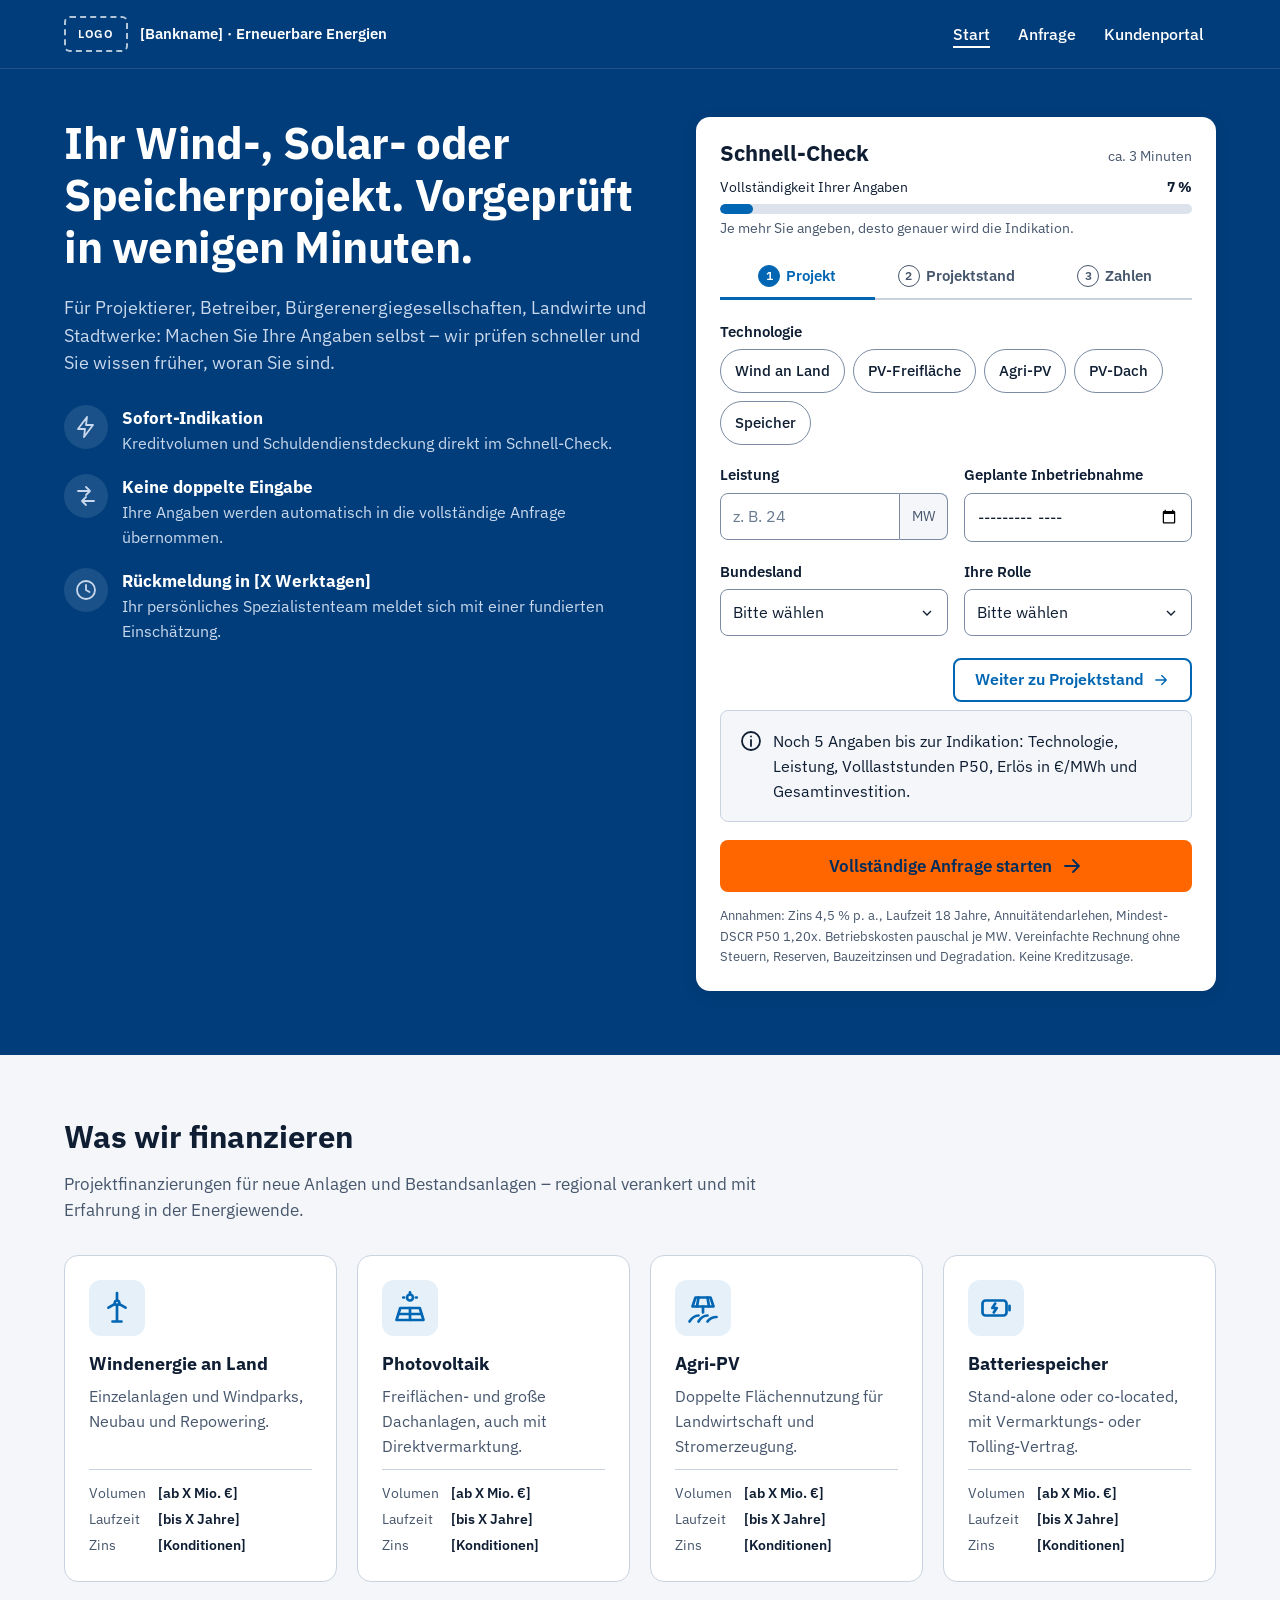
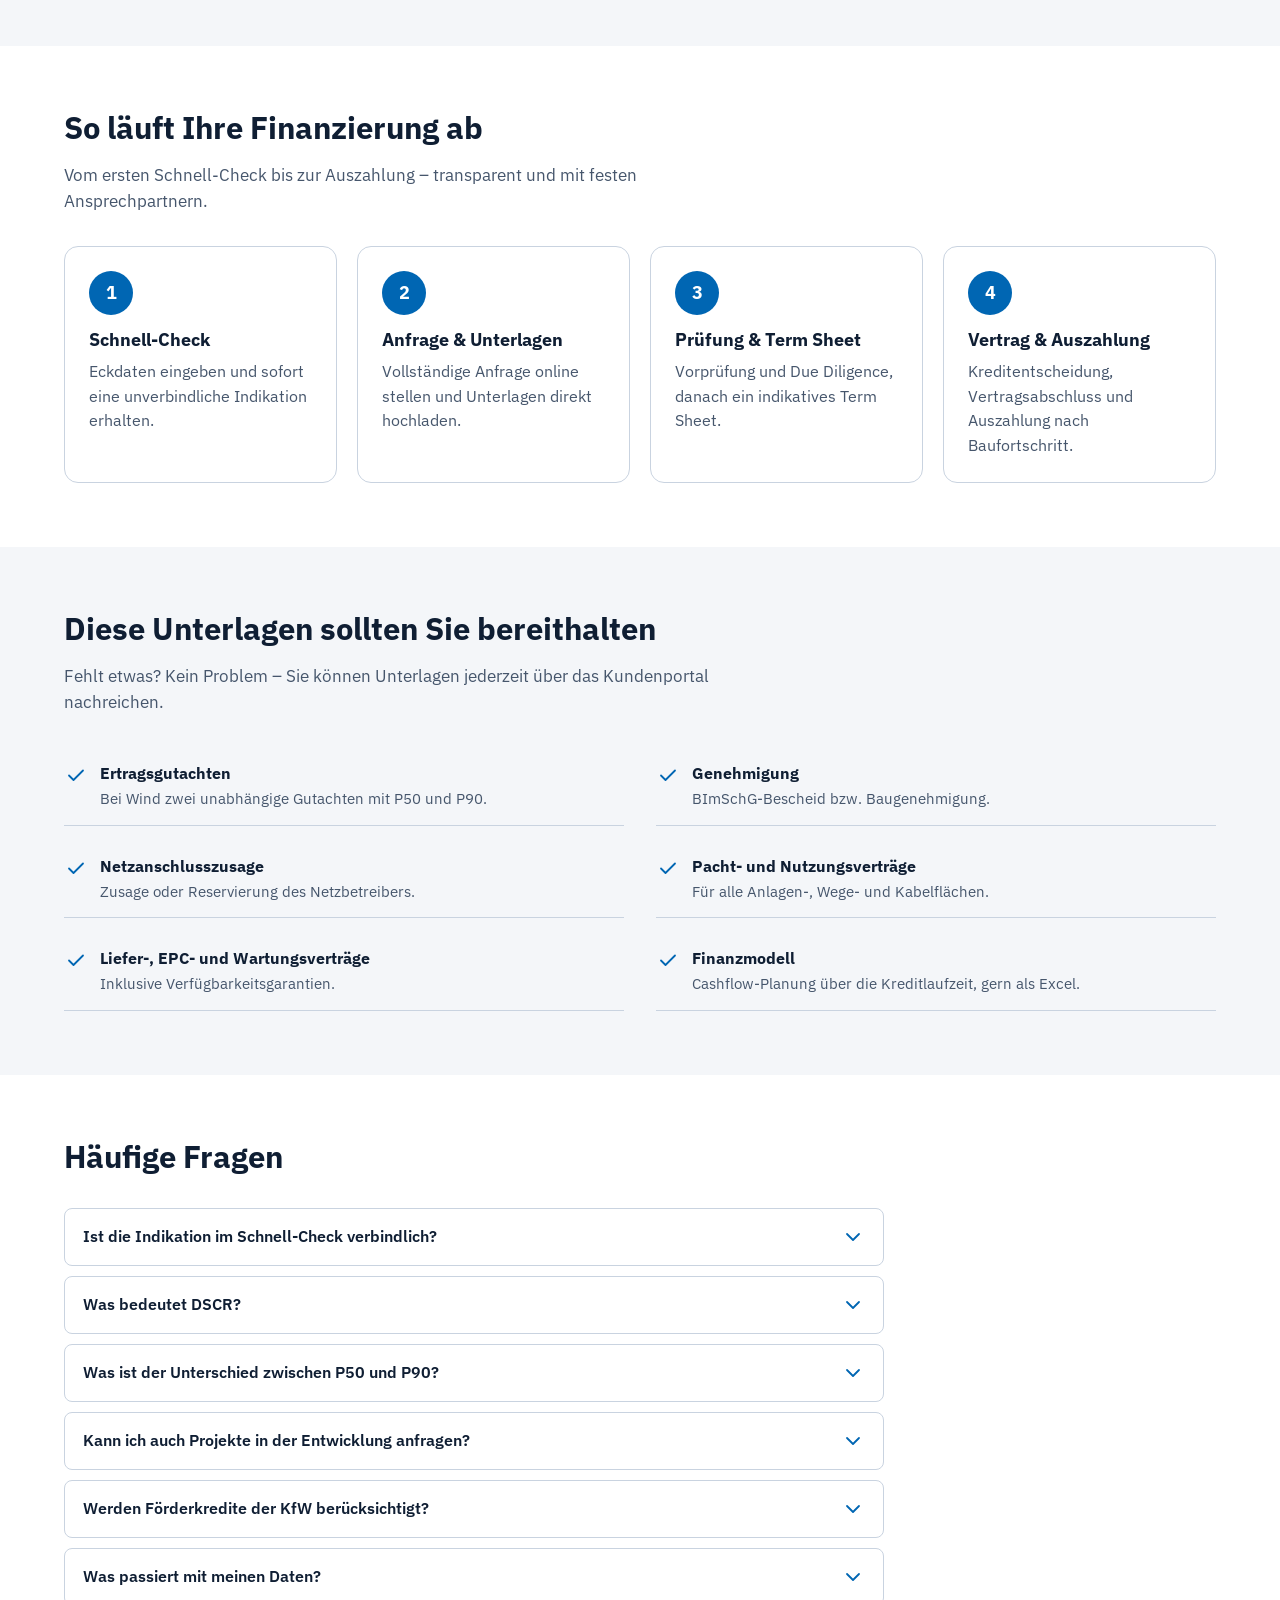
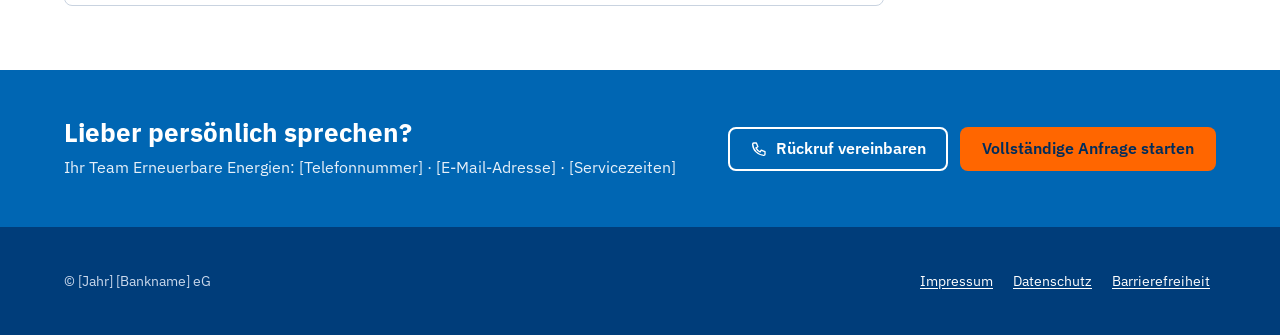
==== index.html @ 659c18a8 "Frontend Projektfinanzierung Erneuerbare Energien: Schnell-Check, Anfrage, Portal Co-Authored-By: Cl" ====
<!doctype html>
<html lang="de">
<head>
  <meta charset="utf-8">
  <meta name="viewport" content="width=device-width, initial-scale=1">
  <title>Projektfinanzierung Erneuerbare Energien – [Bankname]</title>
  <meta name="description" content="Wind-, Solar- und Speicherprojekte finanzieren: Schnell-Check mit Sofort-Indikation und vollständige Online-Anfrage.">
  <link rel="preconnect" href="https://fonts.googleapis.com">
  <link rel="preconnect" href="https://fonts.gstatic.com" crossorigin>
  <link rel="stylesheet" href="https://fonts.googleapis.com/css2?family=IBM+Plex+Sans:wght@400;500;600;700&display=swap">
  <link rel="stylesheet" href="assets/styles.css">
</head>
<body>
  <!-- Icon-Sprite (Inline-SVG) -->
  <svg xmlns="http://www.w3.org/2000/svg" style="display:none" aria-hidden="true">
    <symbol id="i-check" viewBox="0 0 24 24"><path d="M5 12.5l4.5 4.5L19 7.5"/></symbol>
    <symbol id="i-blitz" viewBox="0 0 24 24"><path d="M13 2L4 14h7l-1 8 9-12h-7l1-8z"/></symbol>
    <symbol id="i-uebernahme" viewBox="0 0 24 24"><path d="M4 7h12M12 3l4 4-4 4"/><path d="M20 17H8M12 13l-4 4 4 4"/></symbol>
    <symbol id="i-uhr" viewBox="0 0 24 24"><circle cx="12" cy="12" r="9"/><path d="M12 7v5l3.5 2"/></symbol>
    <symbol id="i-pfeil" viewBox="0 0 24 24"><path d="M5 12h14M13 6l6 6-6 6"/></symbol>
    <symbol id="i-chevron" viewBox="0 0 24 24"><path d="M6 9l6 6 6-6"/></symbol>
    <symbol id="i-info" viewBox="0 0 24 24"><circle cx="12" cy="12" r="9"/><path d="M12 11v6M12 7.5v.01"/></symbol>
    <symbol id="i-dokument" viewBox="0 0 24 24"><path d="M14 3H6.5A1.5 1.5 0 005 4.5v15A1.5 1.5 0 006.5 21h11a1.5 1.5 0 001.5-1.5V8z"/><path d="M14 3v5h5M8.5 13h7M8.5 17h5"/></symbol>
    <symbol id="i-wind" viewBox="0 0 24 24"><path d="M12 10v11M9 21h6"/><circle cx="12" cy="8.5" r="1.5"/><path d="M12 7V2M13.3 9.2l4.4 2.6M10.7 9.2l-4.4 2.6"/></symbol>
    <symbol id="i-sonne" viewBox="0 0 24 24"><path d="M3 20l2.5-8h13L21 20z"/><path d="M12 12v8M4.3 16h15.4"/><circle cx="12" cy="5" r="2"/><path d="M12 1.5v.5M16 5h.5M7.5 5H8"/></symbol>
    <symbol id="i-feld" viewBox="0 0 24 24"><path d="M5 11l2-6h10l2 6z"/><path d="M12 11v4M9 5l-1 6M15 5l1 6"/><path d="M3 21c2-3 4-4 6-4M9 21c1.5-2.5 3.5-4 6-4M15 21c1.5-2 3-3 6-3"/></symbol>
    <symbol id="i-batterie" viewBox="0 0 24 24"><rect x="3" y="7" width="16" height="10" rx="2"/><path d="M21 10.5v3M11.5 9l-2 3h3l-2 3"/></symbol>
    <symbol id="i-telefon" viewBox="0 0 24 24"><path d="M5 4h3.5l2 5-2.5 1.5a11 11 0 005.5 5.5L15 13.5l5 2V19a1.5 1.5 0 01-1.5 1.5A16 16 0 013.5 5.5 1.5 1.5 0 015 4z"/></symbol>
    <symbol id="i-mail" viewBox="0 0 24 24"><rect x="3" y="5" width="18" height="14" rx="2"/><path d="M3.5 7l8.5 6 8.5-6"/></symbol>
  </svg>

  <a class="skip-link" href="#inhalt">Zum Inhalt springen</a>

  <header class="kopf">
    <div class="container kopf__inner">
      <a class="logo" href="index.html">
        <span class="logo__platzhalter" aria-hidden="true">LOGO</span>
        <span class="logo__name">[Bankname] · Erneuerbare Energien</span>
      </a>
      <nav class="kopf__nav" aria-label="Hauptnavigation">
        <a href="index.html" aria-current="page">Start</a>
        <a href="anfrage.html" data-uebernahme>Anfrage</a>
        <a href="portal.html">Kundenportal</a>
      </nav>
    </div>
  </header>

  <main id="inhalt">
    <!-- ===================== Hero ===================== -->
    <section class="hero" aria-labelledby="hero-titel">
      <div class="container hero__grid">
        <div>
          <h1 id="hero-titel">Ihr Wind-, Solar- oder Speicherprojekt. Vorgeprüft in wenigen Minuten.</h1>
          <p class="hero__lead">Für Projektierer, Betreiber, Bürgerenergiegesellschaften, Landwirte und Stadtwerke: Machen Sie Ihre Angaben selbst – wir prüfen schneller und Sie wissen früher, woran Sie sind.</p>
          <ul class="nutzen">
            <li>
              <span class="nutzen__icon"><svg class="icon" aria-hidden="true"><use href="#i-blitz"/></svg></span>
              <div><strong>Sofort-Indikation</strong><span>Kreditvolumen und Schuldendienstdeckung direkt im Schnell-Check.</span></div>
            </li>
            <li>
              <span class="nutzen__icon"><svg class="icon" aria-hidden="true"><use href="#i-uebernahme"/></svg></span>
              <div><strong>Keine doppelte Eingabe</strong><span>Ihre Angaben werden automatisch in die vollständige Anfrage übernommen.</span></div>
            </li>
            <li>
              <span class="nutzen__icon"><svg class="icon" aria-hidden="true"><use href="#i-uhr"/></svg></span>
              <div><strong>Rückmeldung in [X Werktagen]</strong><span>Ihr persönliches Spezialistenteam meldet sich mit einer fundierten Einschätzung.</span></div>
            </li>
          </ul>
        </div>

        <!-- ===================== Schnell-Check ===================== -->
        <div class="karte check" id="schnell-check">
          <div class="check__kopf">
            <h2 id="check-titel">Schnell-Check</h2>
            <p>ca. 3 Minuten</p>
          </div>

          <div class="fortschritt">
            <div class="fortschritt__kopf">
              <span id="sc-vollst-label">Vollständigkeit Ihrer Angaben</span>
              <strong id="sc-vollst-wert">0 %</strong>
            </div>
            <div class="fortschritt__balken" role="progressbar" aria-labelledby="sc-vollst-label" aria-valuemin="0" aria-valuemax="100" aria-valuenow="0" aria-valuetext="0 Prozent" id="sc-vollst-balken">
              <div class="fortschritt__wert" id="sc-vollst-fuellung"></div>
            </div>
            <span class="hinweis" id="sc-vollst-text">Je mehr Sie angeben, desto genauer wird die Indikation.</span>
          </div>

          <form id="schnellcheck" novalidate aria-labelledby="check-titel">
            <div class="tabs" role="tablist" aria-label="Schnell-Check Abschnitte">
              <button type="button" class="tab" role="tab" id="tab-projekt" aria-controls="panel-projekt" aria-selected="true"><span class="tab__nr" aria-hidden="true">1</span>Projekt</button>
              <button type="button" class="tab" role="tab" id="tab-stand" aria-controls="panel-stand" aria-selected="false" tabindex="-1"><span class="tab__nr" aria-hidden="true">2</span>Projektstand</button>
              <button type="button" class="tab" role="tab" id="tab-zahlen" aria-controls="panel-zahlen" aria-selected="false" tabindex="-1"><span class="tab__nr" aria-hidden="true">3</span>Zahlen</button>
            </div>

            <!-- Reiter 1: Projekt -->
            <div class="tab-panel" role="tabpanel" id="panel-projekt" aria-labelledby="tab-projekt" tabindex="0">
              <fieldset class="feld">
                <legend>Technologie</legend>
                <div class="chips">
                  <label class="chip"><input type="radio" name="technologie" value="wind"><span>Wind an Land</span></label>
                  <label class="chip"><input type="radio" name="technologie" value="pv_frei"><span>PV-Freifläche</span></label>
                  <label class="chip"><input type="radio" name="technologie" value="agri_pv"><span>Agri-PV</span></label>
                  <label class="chip"><input type="radio" name="technologie" value="pv_dach"><span>PV-Dach</span></label>
                  <label class="chip"><input type="radio" name="technologie" value="speicher"><span>Speicher</span></label>
                </div>
              </fieldset>
              <div class="feld-reihe">
                <div class="feld">
                  <label for="sc-leistung">Leistung</label>
                  <div class="eingabe-gruppe">
                    <input class="eingabe" type="text" inputmode="decimal" id="sc-leistung" name="leistung_mw" autocomplete="off" placeholder="z. B. 24" aria-describedby="sc-leistung-einheit">
                    <span class="eingabe-gruppe__einheit" id="sc-leistung-einheit">MW</span>
                  </div>
                </div>
                <div class="feld">
                  <label for="sc-inbetriebnahme">Geplante Inbetriebnahme</label>
                  <input class="eingabe" type="month" id="sc-inbetriebnahme" name="inbetriebnahme" min="2024-01" max="2035-12">
                </div>
              </div>
              <div class="feld-reihe">
                <div class="feld">
                  <label for="sc-bundesland">Bundesland</label>
                  <select class="eingabe" id="sc-bundesland" name="bundesland" data-bundeslaender>
                    <option value="">Bitte wählen</option>
                  </select>
                </div>
                <div class="feld">
                  <label for="sc-rolle">Ihre Rolle</label>
                  <select class="eingabe" id="sc-rolle" name="rolle">
                    <option value="">Bitte wählen</option>
                    <option value="projektierer">Projektierer</option>
                    <option value="betreiber">Betreiber</option>
                    <option value="buergerenergie">Bürgerenergiegesellschaft</option>
                    <option value="landwirt">Landwirt / Flächeneigentümer</option>
                    <option value="stadtwerk">Stadtwerk</option>
                    <option value="sonstige">Sonstige</option>
                  </select>
                </div>
              </div>
              <div class="tab-panel__aktionen">
                <button type="button" class="btn btn-sekundaer" data-weiter="tab-stand">Weiter zu Projektstand <svg class="icon icon--klein" aria-hidden="true"><use href="#i-pfeil"/></svg></button>
              </div>
            </div>

            <!-- Reiter 2: Projektstand -->
            <div class="tab-panel" role="tabpanel" id="panel-stand" aria-labelledby="tab-stand" tabindex="0" hidden>
              <fieldset class="feld">
                <legend data-genehmigung-label>Baurecht / Genehmigung</legend>
                <div class="chips">
                  <label class="chip"><input type="radio" name="genehmigung" value="vorbereitung"><span>In Vorbereitung</span></label>
                  <label class="chip"><input type="radio" name="genehmigung" value="beantragt"><span>Beantragt</span></label>
                  <label class="chip"><input type="radio" name="genehmigung" value="erteilt"><span>Erteilt</span></label>
                  <label class="chip"><input type="radio" name="genehmigung" value="bestandskraeftig"><span>Bestandskräftig</span></label>
                </div>
              </fieldset>
              <fieldset class="feld">
                <legend>Netzanschluss</legend>
                <div class="chips">
                  <label class="chip"><input type="radio" name="netzanschluss" value="offen"><span>Offen</span></label>
                  <label class="chip"><input type="radio" name="netzanschluss" value="angefragt"><span>Angefragt</span></label>
                  <label class="chip"><input type="radio" name="netzanschluss" value="zusage"><span>Zusage liegt vor</span></label>
                </div>
              </fieldset>
              <fieldset class="feld">
                <legend>Flächen gesichert</legend>
                <div class="chips">
                  <label class="chip"><input type="radio" name="flaechen" value="nein"><span>Nein</span></label>
                  <label class="chip"><input type="radio" name="flaechen" value="teilweise"><span>Teilweise</span></label>
                  <label class="chip"><input type="radio" name="flaechen" value="vollstaendig"><span>Vollständig</span></label>
                </div>
              </fieldset>
              <fieldset class="feld" id="sc-erloesmodell-feld">
                <legend>Erlösmodell</legend>
                <div class="chips">
                  <label class="chip"><input type="radio" name="erloesmodell" value="eeg"><span>EEG-Zuschlag</span></label>
                  <label class="chip"><input type="radio" name="erloesmodell" value="ppa"><span>PPA</span></label>
                  <label class="chip"><input type="radio" name="erloesmodell" value="eeg_ppa"><span>EEG + PPA</span></label>
                  <label class="chip"><input type="radio" name="erloesmodell" value="merchant"><span>Merchant</span></label>
                </div>
              </fieldset>
              <div class="tab-panel__aktionen">
                <button type="button" class="btn btn-sekundaer" data-weiter="tab-zahlen">Weiter zu Zahlen <svg class="icon icon--klein" aria-hidden="true"><use href="#i-pfeil"/></svg></button>
              </div>
            </div>

            <!-- Reiter 3: Zahlen -->
            <div class="tab-panel" role="tabpanel" id="panel-zahlen" aria-labelledby="tab-zahlen" tabindex="0" hidden>
              <div class="feld-reihe">
                <div class="feld" id="sc-p50-feld">
                  <label for="sc-p50">Volllaststunden P50</label>
                  <div class="eingabe-gruppe">
                    <input class="eingabe" type="text" inputmode="decimal" id="sc-p50" name="p50_h" autocomplete="off" placeholder="z. B. 2.400">
                    <span class="eingabe-gruppe__einheit">h/a</span>
                  </div>
                </div>
                <div class="feld" id="sc-preis-feld">
                  <label for="sc-preis">Erlös</label>
                  <div class="eingabe-gruppe">
                    <input class="eingabe" type="text" inputmode="decimal" id="sc-preis" name="preis_eur_mwh" autocomplete="off" placeholder="z. B. 73">
                    <span class="eingabe-gruppe__einheit">€/MWh</span>
                  </div>
                </div>
                <div class="feld" id="sc-speicher-feld" hidden>
                  <label for="sc-speicher">Erlöserwartung</label>
                  <div class="eingabe-gruppe">
                    <input class="eingabe" type="text" inputmode="decimal" id="sc-speicher" name="speicher_erloes" autocomplete="off" placeholder="z. B. 110">
                    <span class="eingabe-gruppe__einheit">T€/MW/a</span>
                  </div>
                </div>
              </div>
              <div class="feld-reihe">
                <div class="feld">
                  <label for="sc-capex">Gesamtinvestition</label>
                  <div class="eingabe-gruppe">
                    <input class="eingabe" type="text" inputmode="decimal" id="sc-capex" name="capex_teur" autocomplete="off" placeholder="z. B. 34.800">
                    <span class="eingabe-gruppe__einheit">T€</span>
                  </div>
                </div>
                <div class="feld">
                  <label for="sc-opex">Betriebskosten <span class="hinweis" style="display:inline">(optional)</span></label>
                  <div class="eingabe-gruppe">
                    <input class="eingabe" type="text" inputmode="decimal" id="sc-opex" name="opex_teur" autocomplete="off" placeholder="Pauschale" aria-describedby="sc-opex-hinweis">
                    <span class="eingabe-gruppe__einheit">T€/a</span>
                  </div>
                  <span class="hinweis" id="sc-opex-hinweis">Leer lassen: Wir setzen eine Pauschale je MW an.</span>
                </div>
              </div>
              <div class="feld">
                <label for="sc-fk">Fremdkapitalquote</label>
                <div class="eingabe-gruppe" style="max-width:200px">
                  <input class="eingabe" type="text" inputmode="decimal" id="sc-fk" name="fk_quote" autocomplete="off" value="80">
                  <span class="eingabe-gruppe__einheit">%</span>
                </div>
              </div>
            </div>
          </form>

          <section class="ergebnis" aria-labelledby="sc-ergebnis-titel">
            <h3 class="sr-only" id="sc-ergebnis-titel">Ihre Indikation</h3>
            <div id="sc-ergebnis" aria-live="polite" aria-atomic="true"></div>
          </section>

          <div class="check__aktionen">
            <a class="btn btn-cta btn-gross btn-block" href="anfrage.html" id="sc-cta" data-uebernahme>
              Vollständige Anfrage starten
              <svg class="icon" aria-hidden="true"><use href="#i-pfeil"/></svg>
            </a>
          </div>
          <p class="kleingedruckt" id="sc-annahmen"></p>
        </div>
      </div>
    </section>

    <!-- ===================== Was wir finanzieren ===================== -->
    <section class="abschnitt" aria-labelledby="finanzieren-titel">
      <div class="container">
        <div class="abschnitt__kopf">
          <h2 id="finanzieren-titel">Was wir finanzieren</h2>
          <p>Projektfinanzierungen für neue Anlagen und Bestandsanlagen – regional verankert und mit Erfahrung in der Energiewende.</p>
        </div>
        <div class="kacheln">
          <article class="karte kachel">
            <span class="kachel__icon"><svg class="icon icon--gross" aria-hidden="true"><use href="#i-wind"/></svg></span>
            <h3>Windenergie an Land</h3>
            <p>Einzelanlagen und Windparks, Neubau und Repowering.</p>
            <div class="kachel__konditionen">
              <dl><dt>Volumen</dt><dd>[ab X Mio. €]</dd><dt>Laufzeit</dt><dd>[bis X Jahre]</dd><dt>Zins</dt><dd>[Konditionen]</dd></dl>
            </div>
          </article>
          <article class="karte kachel">
            <span class="kachel__icon"><svg class="icon icon--gross" aria-hidden="true"><use href="#i-sonne"/></svg></span>
            <h3>Photovoltaik</h3>
            <p>Freiflächen- und große Dachanlagen, auch mit Direktvermarktung.</p>
            <div class="kachel__konditionen">
              <dl><dt>Volumen</dt><dd>[ab X Mio. €]</dd><dt>Laufzeit</dt><dd>[bis X Jahre]</dd><dt>Zins</dt><dd>[Konditionen]</dd></dl>
            </div>
          </article>
          <article class="karte kachel">
            <span class="kachel__icon"><svg class="icon icon--gross" aria-hidden="true"><use href="#i-feld"/></svg></span>
            <h3>Agri-PV</h3>
            <p>Doppelte Flächennutzung für Landwirtschaft und Stromerzeugung.</p>
            <div class="kachel__konditionen">
              <dl><dt>Volumen</dt><dd>[ab X Mio. €]</dd><dt>Laufzeit</dt><dd>[bis X Jahre]</dd><dt>Zins</dt><dd>[Konditionen]</dd></dl>
            </div>
          </article>
          <article class="karte kachel">
            <span class="kachel__icon"><svg class="icon icon--gross" aria-hidden="true"><use href="#i-batterie"/></svg></span>
            <h3>Batteriespeicher</h3>
            <p>Stand-alone oder co-located, mit Vermarktungs- oder Tolling-Vertrag.</p>
            <div class="kachel__konditionen">
              <dl><dt>Volumen</dt><dd>[ab X Mio. €]</dd><dt>Laufzeit</dt><dd>[bis X Jahre]</dd><dt>Zins</dt><dd>[Konditionen]</dd></dl>
            </div>
          </article>
        </div>
      </div>
    </section>

    <!-- ===================== Ablauf ===================== -->
    <section class="abschnitt abschnitt--weiss" aria-labelledby="ablauf-titel">
      <div class="container">
        <div class="abschnitt__kopf">
          <h2 id="ablauf-titel">So läuft Ihre Finanzierung ab</h2>
          <p>Vom ersten Schnell-Check bis zur Auszahlung – transparent und mit festen Ansprechpartnern.</p>
        </div>
        <ol class="ablauf">
          <li><span class="ablauf__nr" aria-hidden="true">1</span><h3>Schnell-Check</h3><p>Eckdaten eingeben und sofort eine unverbindliche Indikation erhalten.</p></li>
          <li><span class="ablauf__nr" aria-hidden="true">2</span><h3>Anfrage &amp; Unterlagen</h3><p>Vollständige Anfrage online stellen und Unterlagen direkt hochladen.</p></li>
          <li><span class="ablauf__nr" aria-hidden="true">3</span><h3>Prüfung &amp; Term Sheet</h3><p>Vorprüfung und Due Diligence, danach ein indikatives Term Sheet.</p></li>
          <li><span class="ablauf__nr" aria-hidden="true">4</span><h3>Vertrag &amp; Auszahlung</h3><p>Kreditentscheidung, Vertragsabschluss und Auszahlung nach Baufortschritt.</p></li>
        </ol>
      </div>
    </section>

    <!-- ===================== Unterlagen ===================== -->
    <section class="abschnitt" aria-labelledby="unterlagen-titel">
      <div class="container">
        <div class="abschnitt__kopf">
          <h2 id="unterlagen-titel">Diese Unterlagen sollten Sie bereithalten</h2>
          <p>Fehlt etwas? Kein Problem – Sie können Unterlagen jederzeit über das Kundenportal nachreichen.</p>
        </div>
        <ul class="checkliste">
          <li><svg class="icon" aria-hidden="true"><use href="#i-check"/></svg><div><strong>Ertragsgutachten</strong><span>Bei Wind zwei unabhängige Gutachten mit P50 und P90.</span></div></li>
          <li><svg class="icon" aria-hidden="true"><use href="#i-check"/></svg><div><strong>Genehmigung</strong><span>BImSchG-Bescheid bzw. Baugenehmigung.</span></div></li>
          <li><svg class="icon" aria-hidden="true"><use href="#i-check"/></svg><div><strong>Netzanschlusszusage</strong><span>Zusage oder Reservierung des Netzbetreibers.</span></div></li>
          <li><svg class="icon" aria-hidden="true"><use href="#i-check"/></svg><div><strong>Pacht- und Nutzungsverträge</strong><span>Für alle Anlagen-, Wege- und Kabelflächen.</span></div></li>
          <li><svg class="icon" aria-hidden="true"><use href="#i-check"/></svg><div><strong>Liefer-, EPC- und Wartungsverträge</strong><span>Inklusive Verfügbarkeitsgarantien.</span></div></li>
          <li><svg class="icon" aria-hidden="true"><use href="#i-check"/></svg><div><strong>Finanzmodell</strong><span>Cashflow-Planung über die Kreditlaufzeit, gern als Excel.</span></div></li>
        </ul>
      </div>
    </section>

    <!-- ===================== FAQ ===================== -->
    <section class="abschnitt abschnitt--weiss" aria-labelledby="faq-titel">
      <div class="container">
        <div class="abschnitt__kopf">
          <h2 id="faq-titel">Häufige Fragen</h2>
        </div>
        <div class="faq">
          <details>
            <summary>Ist die Indikation im Schnell-Check verbindlich?<svg class="icon" aria-hidden="true"><use href="#i-chevron"/></svg></summary>
            <div><p>Nein. Die Indikation ist eine vereinfachte Rechnung ohne Steuern, Reserven, Bauzeitzinsen und Degradation. Sie ist keine Kreditzusage. Die verbindliche Prüfung erfolgt nach Eingang Ihrer vollständigen Anfrage.</p></div>
          </details>
          <details>
            <summary>Was bedeutet DSCR?<svg class="icon" aria-hidden="true"><use href="#i-chevron"/></svg></summary>
            <div><p>Der Schuldendienstdeckungsgrad (Debt Service Coverage Ratio) setzt den freien Cashflow eines Jahres ins Verhältnis zu Zins und Tilgung. Ein DSCR von 1,20x bedeutet: Der Cashflow ist 20 % höher als der Kapitaldienst.</p></div>
          </details>
          <details>
            <summary>Was ist der Unterschied zwischen P50 und P90?<svg class="icon" aria-hidden="true"><use href="#i-chevron"/></svg></summary>
            <div><p>P50 ist der Ertrag, der mit 50 % Wahrscheinlichkeit erreicht oder übertroffen wird. P90 wird mit 90 % Wahrscheinlichkeit erreicht – ein vorsichtiges Szenario, das wir für die Kreditbemessung zusätzlich betrachten.</p></div>
          </details>
          <details>
            <summary>Kann ich auch Projekte in der Entwicklung anfragen?<svg class="icon" aria-hidden="true"><use href="#i-chevron"/></svg></summary>
            <div><p>Ja. Wir begleiten Projekte gern frühzeitig. Eine Kreditentscheidung setzt jedoch in der Regel eine erteilte Genehmigung, die Netzanschlusszusage und gesicherte Flächen voraus.</p></div>
          </details>
          <details>
            <summary>Werden Förderkredite der KfW berücksichtigt?<svg class="icon" aria-hidden="true"><use href="#i-chevron"/></svg></summary>
            <div><p>Ja. Als Hausbank beantragen wir passende Förderkredite für Sie. Geben Sie in der Anfrage einfach an, dass Sie einen Förderkredit wünschen.</p></div>
          </details>
          <details>
            <summary>Was passiert mit meinen Daten?<svg class="icon" aria-hidden="true"><use href="#i-chevron"/></svg></summary>
            <div><p>[Platzhalter Datenschutzhinweis: Zweck der Verarbeitung, Rechtsgrundlage, Speicherdauer, Ihre Rechte. Text durch die Datenschutzabteilung der Bank ergänzen.]</p></div>
          </details>
        </div>
      </div>
    </section>

    <!-- ===================== Kontaktband ===================== -->
    <section class="kontaktband" aria-labelledby="kontakt-titel">
      <div class="container kontaktband__inner">
        <div>
          <h2 id="kontakt-titel">Lieber persönlich sprechen?</h2>
          <p>Ihr Team Erneuerbare Energien: [Telefonnummer] · [E-Mail-Adresse] · [Servicezeiten]</p>
        </div>
        <div class="kontaktband__aktionen">
          <a class="btn btn-sekundaer" href="tel:+490000000000"><svg class="icon icon--klein" aria-hidden="true"><use href="#i-telefon"/></svg>Rückruf vereinbaren</a>
          <a class="btn btn-cta" href="anfrage.html" data-uebernahme>Vollständige Anfrage starten</a>
        </div>
      </div>
    </section>
  </main>

  <footer class="fuss">
    <div class="container fuss__inner">
      <p>© [Jahr] [Bankname] eG</p>
      <nav aria-label="Rechtliches">
        <a href="#">Impressum</a>
        <a href="#">Datenschutz</a>
        <a href="#">Barrierefreiheit</a>
      </nav>
    </div>
  </footer>

  <script src="assets/calc.js"></script>
  <script src="assets/schnellcheck.js"></script>
</body>
</html>
---- assets/styles.css ----
/* ==========================================================================
   Projektfinanzierung Erneuerbare Energien – Stylesheet
   Farben angelehnt an Volksbanken Raiffeisenbanken.
   WICHTIG: Farbwerte vor Livegang mit dem Corporate Design der Bank abgleichen.
   ========================================================================== */


:root {
  /* Markenfarben */
  --blau: #0066B3;
  --blau-dunkel: #003D7A;
  --orange: #FF6600;
  --auf-orange: #002D5C;          /* Schrift auf Orange (Kontrast 5,3:1) */

  /* Neutral */
  --text: #0F1E33;
  --text-gedaempft: #46566C;      /* 7,1:1 auf Weiß */
  --hintergrund: #F4F6F9;
  --flaeche: #FFFFFF;
  --linie: #C9D3E0;
  --linie-stark: #7A8BA3;
  --blau-hell: #E6F0F9;
  --hero-text-gedaempft: #C9D8EC;

  /* Status */
  --ok-text: #0B6B2E;    --ok-flaeche: #E3F4E8;
  --info-text: #00508C;  --info-flaeche: #E6F0F9;
  --warn-text: #874400;  --warn-flaeche: #FFF0E0;
  --fail-text: #A4161A;  --fail-flaeche: #FDE8E9;

  /* Maße */
  --radius: 8px;
  --radius-gross: 14px;
  --klickflaeche: 44px;
  --schatten: 0 1px 2px rgba(15, 30, 51, .06), 0 4px 16px rgba(15, 30, 51, .08);
  --inhalt: 1200px;
  --schrift: 'IBM Plex Sans', system-ui, -apple-system, 'Segoe UI', Roboto, Arial, sans-serif;
}

*, *::before, *::after { box-sizing: border-box; }

html { -webkit-text-size-adjust: 100%; scroll-behavior: smooth; }
@media (prefers-reduced-motion: reduce) {
  html { scroll-behavior: auto; }
  *, *::before, *::after { transition: none !important; animation: none !important; }
}

body {
  margin: 0;
  font-family: var(--schrift);
  font-size: 1rem;
  line-height: 1.55;
  color: var(--text);
  background: var(--hintergrund);
}

img, svg { max-width: 100%; }
h1, h2, h3, h4 { line-height: 1.2; margin: 0 0 .5em; }
p { margin: 0 0 1em; }
a { color: var(--blau); text-underline-offset: 2px; }
a:hover { color: var(--blau-dunkel); }

/* Fokus: Orange außen, Dunkelblau innen – sichtbar auf hellem und dunklem Grund */
:focus-visible {
  outline: 3px solid var(--orange);
  outline-offset: 2px;
  box-shadow: 0 0 0 2px var(--auf-orange);
  border-radius: 4px;
}

.sr-only {
  position: absolute !important;
  width: 1px; height: 1px;
  padding: 0; margin: -1px;
  overflow: hidden; clip: rect(0 0 0 0);
  white-space: nowrap; border: 0;
}

.skip-link {
  position: absolute; left: 16px; top: -100px; z-index: 100;
  background: var(--orange); color: var(--auf-orange);
  padding: 12px 16px; font-weight: 600; border-radius: var(--radius);
}
.skip-link:focus { top: 12px; }

.container { max-width: var(--inhalt); margin: 0 auto; padding: 0 16px; }
@media (min-width: 768px) { .container { padding: 0 24px; } }

.icon { width: 24px; height: 24px; flex: none; fill: none; stroke: currentColor; stroke-width: 1.8; stroke-linecap: round; stroke-linejoin: round; }
.icon--klein { width: 18px; height: 18px; }
.icon--gross { width: 36px; height: 36px; }

/* --------------------------------------------------------------------------
   Kopfzeile
   -------------------------------------------------------------------------- */
.kopf { background: var(--blau-dunkel); color: #fff; border-bottom: 1px solid rgba(255,255,255,.12); }
.kopf__inner { display: flex; align-items: center; justify-content: space-between; gap: 16px; min-height: 68px; flex-wrap: wrap; }
.logo {
  display: inline-flex; align-items: center; gap: 12px;
  color: #fff; text-decoration: none; font-weight: 600; min-height: var(--klickflaeche);
}
.logo__platzhalter {
  display: inline-grid; place-items: center;
  width: 64px; height: 36px; border: 2px dashed rgba(255,255,255,.7);
  border-radius: 6px; font-size: .75rem; letter-spacing: .08em;
}
.logo__name { font-size: .95rem; }
.logo:hover { color: #fff; }
.kopf__nav { display: flex; flex-wrap: wrap; gap: 4px; }
.kopf__nav a {
  display: inline-flex; align-items: center; min-height: var(--klickflaeche);
  padding: 0 12px; color: #fff; text-decoration: none; border-radius: var(--radius); font-weight: 500;
}
.kopf__nav a:hover { background: rgba(255,255,255,.1); color: #fff; }
.kopf__nav a[aria-current="page"] { text-decoration: underline; text-decoration-thickness: 2px; text-underline-offset: 6px; }

/* --------------------------------------------------------------------------
   Buttons
   -------------------------------------------------------------------------- */
.btn {
  display: inline-flex; align-items: center; justify-content: center; gap: 8px;
  min-height: var(--klickflaeche); padding: 10px 20px;
  font: inherit; font-weight: 600; line-height: 1.2; text-align: center; text-decoration: none;
  border-radius: var(--radius); border: 2px solid transparent; cursor: pointer;
  transition: background-color .15s, border-color .15s, color .15s;
}
.btn-primaer { background: var(--blau); color: #fff; }
.btn-primaer:hover { background: var(--blau-dunkel); color: #fff; }
.btn-sekundaer { background: #fff; color: var(--blau); border-color: var(--blau); }
.btn-sekundaer:hover { background: var(--blau-hell); color: var(--blau-dunkel); }
.btn-text { background: transparent; color: var(--blau); padding-left: 8px; padding-right: 8px; }
.btn-text:hover { background: var(--blau-hell); }
.btn-cta { background: var(--orange); color: var(--auf-orange); }
.btn-cta:hover { background: #E85C00; color: var(--auf-orange); }
.btn-gross { min-height: 52px; padding: 12px 24px; font-size: 1.05rem; }
.btn-block { width: 100%; }
.btn[disabled] { opacity: .55; cursor: not-allowed; }

/* --------------------------------------------------------------------------
   Formularelemente
   -------------------------------------------------------------------------- */
.feld { margin-bottom: 18px; }
.feld > label, .feld__label, fieldset.feld > legend {
  display: block; font-weight: 600; margin-bottom: 6px; padding: 0; font-size: .95rem;
}
fieldset { border: 0; padding: 0; margin: 0; min-width: 0; }
.pflicht { color: var(--fail-text); margin-left: 2px; }
.hinweis { display: block; color: var(--text-gedaempft); font-size: .875rem; margin-top: 4px; }
.fehler {
  display: flex; gap: 6px; align-items: flex-start;
  color: var(--fail-text); font-size: .9rem; font-weight: 500; margin: 6px 0 0;
}
.fehler[hidden] { display: none; }

.eingabe, select.eingabe, textarea.eingabe {
  display: block; width: 100%; min-height: var(--klickflaeche);
  padding: 10px 12px; font: inherit; color: var(--text);
  background: #fff; border: 1.5px solid var(--linie-stark); border-radius: var(--radius);
}
textarea.eingabe { min-height: 110px; resize: vertical; }
select.eingabe { appearance: none; padding-right: 40px; background-image: url("data:image/svg+xml,%3Csvg xmlns='http://www.w3.org/2000/svg' width='16' height='16' viewBox='0 0 24 24' fill='none' stroke='%230F1E33' stroke-width='2'%3E%3Cpath d='M6 9l6 6 6-6'/%3E%3C/svg%3E"); background-repeat: no-repeat; background-position: right 12px center; }
.eingabe:hover { border-color: var(--text-gedaempft); }
.eingabe[aria-invalid="true"] { border-color: var(--fail-text); border-width: 2px; background: #fff; }
.eingabe::placeholder { color: #6A7A90; }

.eingabe-gruppe { display: flex; align-items: stretch; }
.eingabe-gruppe .eingabe { border-top-right-radius: 0; border-bottom-right-radius: 0; }
.eingabe-gruppe__einheit {
  display: inline-flex; align-items: center; padding: 0 12px; white-space: nowrap;
  background: var(--hintergrund); border: 1.5px solid var(--linie-stark); border-left: 0;
  border-radius: 0 var(--radius) var(--radius) 0; color: var(--text-gedaempft); font-size: .9rem;
}

.feld-reihe { display: grid; grid-template-columns: 1fr 1fr; gap: 0 16px; }
.feld-reihe--3 { grid-template-columns: repeat(3, 1fr); }
@media (max-width: 640px) {
  .feld-reihe, .feld-reihe--3 { grid-template-columns: 1fr; }
}

/* Auswahlchips: versteckte Radio-Buttons mit sichtbarem Label */
.chips { display: flex; flex-wrap: wrap; gap: 8px; }
.chip { position: relative; display: inline-flex; }
.chip input { position: absolute; opacity: 0; width: 1px; height: 1px; margin: 0; }
.chip span {
  display: inline-flex; align-items: center; gap: 6px;
  min-height: var(--klickflaeche); padding: 8px 14px;
  background: #fff; color: var(--text); border: 1.5px solid var(--linie-stark);
  border-radius: 999px; cursor: pointer; font-weight: 500; font-size: .95rem; user-select: none;
}
.chip span:hover { border-color: var(--blau); background: var(--blau-hell); }
.chip input:checked + span { background: var(--blau); border-color: var(--blau); color: #fff; }
.chip input:checked + span::before {
  content: ""; width: 14px; height: 8px; margin-right: 2px;
  border-left: 2.5px solid currentColor; border-bottom: 2.5px solid currentColor;
  transform: translateY(-2px) rotate(-45deg);
}
.chip input:focus-visible + span { outline: 3px solid var(--orange); outline-offset: 2px; box-shadow: 0 0 0 2px var(--auf-orange); }
.chip input[aria-invalid="true"] + span { border-color: var(--fail-text); }

.checkbox { display: flex; gap: 12px; align-items: flex-start; cursor: pointer; }
.checkbox input { width: 24px; height: 24px; margin: 10px 0 0; flex: none; accent-color: var(--blau); }
.checkbox__text { padding: 8px 0; }

/* Fortschrittsbalken */
.fortschritt { margin: 0 0 16px; }
.fortschritt__kopf { display: flex; justify-content: space-between; gap: 8px; font-size: .9rem; margin-bottom: 6px; }
.fortschritt__balken { height: 10px; background: #DCE3EC; border-radius: 999px; overflow: hidden; }
.fortschritt__wert { height: 100%; width: 0; background: var(--blau); border-radius: 999px; transition: width .3s; }

/* Badges */
.badge {
  display: inline-flex; align-items: center; gap: 6px;
  padding: 3px 10px; border-radius: 999px; font-size: .8125rem; font-weight: 600; line-height: 1.4;
  border: 1px solid currentColor; white-space: nowrap;
}
.badge--ok { color: var(--ok-text); background: var(--ok-flaeche); }
.badge--info { color: var(--info-text); background: var(--info-flaeche); }
.badge--warn { color: var(--warn-text); background: var(--warn-flaeche); }
.badge--fail { color: var(--fail-text); background: var(--fail-flaeche); }
.badge--neutral { color: var(--text-gedaempft); background: #fff; }
.badge::before { content: ""; width: 8px; height: 8px; border-radius: 50%; background: currentColor; }

/* Hinweisboxen */
.box {
  display: flex; gap: 12px; align-items: flex-start;
  padding: 14px 16px; border-radius: var(--radius); border-left: 4px solid var(--blau);
  background: var(--blau-hell); margin-bottom: 20px;
}
.box p:last-child { margin-bottom: 0; }
.box--warn { border-left-color: var(--orange); background: var(--warn-flaeche); }
.box--ok { border-left-color: var(--ok-text); background: var(--ok-flaeche); }
.box[hidden] { display: none; }

/* --------------------------------------------------------------------------
   Landingpage: Hero
   -------------------------------------------------------------------------- */
.hero { background: var(--blau-dunkel); color: #fff; padding: 48px 0 64px; }
.hero__grid { display: grid; grid-template-columns: minmax(0, 1fr) minmax(0, 520px); gap: 48px; align-items: start; }
.hero h1 { font-size: clamp(1.9rem, 3.4vw, 2.75rem); font-weight: 700; margin-bottom: 20px; letter-spacing: -.01em; }
.hero__lead { font-size: 1.125rem; color: var(--hero-text-gedaempft); max-width: 36em; }
.nutzen { list-style: none; padding: 0; margin: 28px 0 0; display: grid; gap: 18px; }
.nutzen li { display: flex; gap: 14px; align-items: flex-start; }
.nutzen__icon {
  display: grid; place-items: center; width: 44px; height: 44px; flex: none;
  border-radius: 50%; background: rgba(255,255,255,.1); color: #fff;
}
.nutzen strong { display: block; font-size: 1.05rem; }
.nutzen span { color: var(--hero-text-gedaempft); }
@media (max-width: 960px) {
  .hero { padding: 32px 0 40px; }
  .hero__grid { grid-template-columns: 1fr; gap: 32px; }
}

/* Schnell-Check-Karte */
.karte {
  background: var(--flaeche); color: var(--text);
  border-radius: var(--radius-gross); box-shadow: var(--schatten);
}
.check { padding: 24px; }
.check__kopf { display: flex; justify-content: space-between; align-items: baseline; gap: 12px; margin-bottom: 8px; }
.check__kopf h2 { font-size: 1.35rem; margin: 0; }
.check__kopf p { margin: 0; font-size: .875rem; color: var(--text-gedaempft); }
@media (max-width: 480px) { .check { padding: 18px 16px; } }

.tabs { display: flex; gap: 4px; border-bottom: 2px solid var(--linie); margin: 12px 0 20px; }
.tab {
  flex: 1 1 0; min-height: var(--klickflaeche); padding: 8px 6px;
  font: inherit; font-weight: 600; font-size: .95rem; color: var(--text-gedaempft);
  background: transparent; border: 0; border-bottom: 3px solid transparent; margin-bottom: -2px;
  cursor: pointer; display: inline-flex; align-items: center; justify-content: center; gap: 6px;
}
.tab:hover { color: var(--blau); }
.tab[aria-selected="true"] { color: var(--blau); border-bottom-color: var(--blau); }
.tab__nr {
  display: inline-grid; place-items: center; width: 22px; height: 22px; border-radius: 50%;
  font-size: .75rem; border: 1.5px solid currentColor;
}
.tab[aria-selected="true"] .tab__nr { background: var(--blau); color: #fff; border-color: var(--blau); }
.tab-panel:focus-visible { border-radius: var(--radius); }
.tab-panel__aktionen { display: flex; justify-content: flex-end; margin-top: 4px; }

.ergebnis { margin-top: 8px; padding: 18px; border-radius: var(--radius); background: var(--hintergrund); border: 1px solid var(--linie); }
.ergebnis__leer { margin: 0; display: flex; gap: 10px; align-items: flex-start; }
.kennzahlen { display: grid; grid-template-columns: repeat(3, 1fr); gap: 12px; margin: 0 0 14px; }
.kennzahl { margin: 0; }
.kennzahl dt { font-size: .8125rem; color: var(--text-gedaempft); }
.kennzahl dd { margin: 2px 0 0; font-size: 1.25rem; font-weight: 700; font-variant-numeric: tabular-nums; }
@media (max-width: 420px) { .kennzahlen { grid-template-columns: 1fr 1fr; } }
.urteil { display: grid; gap: 6px; }
.urteil p { margin: 0; font-size: .95rem; }

.check__aktionen { display: grid; gap: 10px; margin-top: 18px; }
.kleingedruckt { font-size: .8125rem; color: var(--text-gedaempft); margin: 14px 0 0; }

/* --------------------------------------------------------------------------
   Landingpage: Abschnitte
   -------------------------------------------------------------------------- */
.abschnitt { padding: 64px 0; }
.abschnitt--weiss { background: var(--flaeche); }
.abschnitt__kopf { max-width: 720px; margin-bottom: 32px; }
.abschnitt__kopf h2 { font-size: clamp(1.5rem, 2.4vw, 2rem); }
.abschnitt__kopf p { color: var(--text-gedaempft); font-size: 1.05rem; }
@media (max-width: 640px) { .abschnitt { padding: 44px 0; } }

.kacheln { display: grid; grid-template-columns: repeat(4, 1fr); gap: 20px; }
@media (max-width: 1024px) { .kacheln { grid-template-columns: repeat(2, 1fr); } }
@media (max-width: 560px) { .kacheln { grid-template-columns: 1fr; } }
.kachel { padding: 24px; display: flex; flex-direction: column; gap: 10px; border: 1px solid var(--linie); box-shadow: none; }
.kachel__icon { display: grid; place-items: center; width: 56px; height: 56px; border-radius: 12px; background: var(--blau-hell); color: var(--blau); }
.kachel h3 { font-size: 1.15rem; margin: 6px 0 0; }
.kachel p { color: var(--text-gedaempft); margin: 0; }
.kachel__konditionen { margin-top: auto; padding-top: 12px; border-top: 1px solid var(--linie); font-size: .9rem; }
.kachel__konditionen dl { margin: 0; display: grid; grid-template-columns: auto 1fr; gap: 4px 12px; }
.kachel__konditionen dt { color: var(--text-gedaempft); }
.kachel__konditionen dd { margin: 0; font-weight: 600; }

.ablauf { list-style: none; padding: 0; margin: 0; display: grid; grid-template-columns: repeat(4, 1fr); gap: 20px; counter-reset: schritt; }
@media (max-width: 960px) { .ablauf { grid-template-columns: repeat(2, 1fr); } }
@media (max-width: 560px) { .ablauf { grid-template-columns: 1fr; } }
.ablauf li { background: var(--flaeche); border-radius: var(--radius-gross); padding: 24px; border: 1px solid var(--linie); }
.ablauf__nr {
  display: grid; place-items: center; width: 44px; height: 44px; border-radius: 50%;
  background: var(--blau); color: #fff; font-weight: 700; font-size: 1.1rem; margin-bottom: 14px;
}
.ablauf h3 { font-size: 1.1rem; }
.ablauf p { margin: 0; color: var(--text-gedaempft); }

.checkliste { list-style: none; padding: 0; margin: 0; display: grid; grid-template-columns: 1fr 1fr; gap: 14px 32px; }
@media (max-width: 720px) { .checkliste { grid-template-columns: 1fr; } }
.checkliste li { display: flex; gap: 12px; align-items: flex-start; padding: 14px 0; border-bottom: 1px solid var(--linie); }
.checkliste .icon { color: var(--blau); margin-top: 2px; }
.checkliste strong { display: block; }
.checkliste span { color: var(--text-gedaempft); font-size: .95rem; }

.faq { max-width: 820px; display: grid; gap: 10px; }
.faq details { background: var(--flaeche); border: 1px solid var(--linie); border-radius: var(--radius); }
.faq summary {
  list-style: none; cursor: pointer; display: flex; justify-content: space-between; align-items: center; gap: 16px;
  min-height: 56px; padding: 12px 18px; font-weight: 600;
}
.faq summary::-webkit-details-marker { display: none; }
.faq summary .icon { transition: transform .2s; color: var(--blau); }
.faq details[open] summary .icon { transform: rotate(180deg); }
.faq details > div { padding: 0 18px 16px; color: var(--text); }
.faq details > div p:last-child { margin: 0; }

.kontaktband { background: var(--blau); color: #fff; padding: 48px 0; }
.kontaktband__inner { display: flex; justify-content: space-between; align-items: center; gap: 24px; flex-wrap: wrap; }
.kontaktband h2 { font-size: 1.6rem; margin-bottom: 6px; }
.kontaktband p { margin: 0; color: #E6F0F9; }
.kontaktband__aktionen { display: flex; gap: 12px; flex-wrap: wrap; }
.kontaktband .btn-sekundaer { background: transparent; color: #fff; border-color: #fff; }
.kontaktband .btn-sekundaer:hover { background: rgba(255,255,255,.12); color: #fff; }

/* Fußzeile */
.fuss { background: var(--blau-dunkel); color: var(--hero-text-gedaempft); padding: 32px 0; font-size: .9rem; }
.fuss__inner { display: flex; justify-content: space-between; gap: 16px; flex-wrap: wrap; align-items: center; }
.fuss a { color: #fff; display: inline-flex; align-items: center; min-height: var(--klickflaeche); padding: 0 6px; }
.fuss a:hover { color: #fff; }
.fuss nav { display: flex; flex-wrap: wrap; gap: 8px; }
.fuss p { margin: 0; }

/* --------------------------------------------------------------------------
   Anfrage: dreispaltiges Layout
   -------------------------------------------------------------------------- */
.seitenkopf { background: var(--flaeche); border-bottom: 1px solid var(--linie); padding: 24px 0; }
.seitenkopf h1 { font-size: clamp(1.5rem, 2.4vw, 2rem); margin: 0 0 4px; }
.seitenkopf p { margin: 0; color: var(--text-gedaempft); }

.antrag {
  display: grid; grid-template-columns: 230px minmax(0, 1fr) 340px; gap: 28px;
  align-items: start; padding-top: 28px; padding-bottom: 64px;
}
.antrag.ist-fertig { grid-template-columns: minmax(0, 1fr) 340px; }
@media (max-width: 1180px) {
  .antrag { grid-template-columns: 210px minmax(0, 1fr); }
  .antrag.ist-fertig { grid-template-columns: 1fr; }
  .antrag > .indikation { grid-column: 1 / -1; }
}
@media (max-width: 820px) {
  .antrag { grid-template-columns: 1fr; gap: 20px; padding-top: 16px; padding-bottom: 96px; }
}

.schrittnav { position: sticky; top: 16px; }
.schrittnav h2 { font-size: .8125rem; text-transform: uppercase; letter-spacing: .06em; color: var(--text-gedaempft); margin-bottom: 10px; }
.schrittnav ol { list-style: none; padding: 0; margin: 0; display: grid; gap: 4px; }
.schrittnav button {
  width: 100%; min-height: var(--klickflaeche); display: flex; align-items: center; gap: 10px;
  padding: 8px 10px; font: inherit; text-align: left; color: var(--text);
  background: transparent; border: 0; border-radius: var(--radius); cursor: pointer;
}
.schrittnav button:hover { background: var(--blau-hell); }
.schrittnav__nr {
  display: grid; place-items: center; width: 28px; height: 28px; flex: none; border-radius: 50%;
  border: 2px solid var(--linie-stark); font-size: .8125rem; font-weight: 700; color: var(--text-gedaempft); background: #fff;
}
.schrittnav button[aria-current="step"] { background: var(--flaeche); font-weight: 700; box-shadow: inset 3px 0 0 var(--orange); }
.schrittnav button[aria-current="step"] .schrittnav__nr { border-color: var(--orange); background: var(--orange); color: var(--auf-orange); }
.schrittnav button.ist-erledigt .schrittnav__nr { border-color: var(--blau); background: var(--blau); color: #fff; }
.schrittnav button.hat-fehler .schrittnav__nr { border-color: var(--fail-text); color: var(--fail-text); background: var(--fail-flaeche); }
@media (max-width: 820px) {
  .schrittnav { position: static; }
  .schrittnav ol { grid-template-columns: repeat(3, 1fr); }
  .schrittnav__text { font-size: .85rem; }
}
@media (max-width: 480px) {
  .schrittnav ol { grid-template-columns: repeat(2, 1fr); }
}

.formular { padding: 28px; min-width: 0; }
@media (max-width: 480px) { .formular { padding: 20px 16px; } }
.schritt__kopf { margin-bottom: 20px; }
.schritt__kopf h2 { font-size: 1.4rem; margin-bottom: 4px; }
.schritt__kopf h2:focus { outline: none; }
.schritt__kopf h2:focus-visible { outline: 3px solid var(--orange); }
.schritt__kopf p { color: var(--text-gedaempft); margin: 0; }
.schritt__zaehler { font-size: .8125rem; color: var(--text-gedaempft); font-weight: 600; letter-spacing: .04em; text-transform: uppercase; }

.abgeleitet {
  display: grid; grid-template-columns: repeat(3, 1fr); gap: 12px; margin: 4px 0 20px;
  padding: 14px 16px; background: var(--hintergrund); border-radius: var(--radius); border: 1px solid var(--linie);
}
.abgeleitet div { margin: 0; }
.abgeleitet dt { font-size: .8125rem; color: var(--text-gedaempft); }
.abgeleitet dd { margin: 2px 0 0; font-weight: 700; font-variant-numeric: tabular-nums; }
@media (max-width: 560px) { .abgeleitet { grid-template-columns: 1fr 1fr; } }

.formular__aktionen {
  display: flex; flex-wrap: wrap; gap: 10px; justify-content: space-between; align-items: center;
  margin-top: 28px; padding-top: 20px; border-top: 1px solid var(--linie);
}
.formular__aktionen-rechts { display: flex; flex-wrap: wrap; gap: 10px; margin-left: auto; }
.status-meldung { font-size: .9rem; color: var(--ok-text); min-height: 1.5em; margin: 10px 0 0; }

/* Uploads */
.uploads { list-style: none; margin: 0; padding: 0; display: grid; gap: 10px; }
.upload {
  display: grid; grid-template-columns: minmax(0, 1fr) auto; gap: 10px 16px; align-items: center;
  padding: 14px 16px; border: 1.5px solid var(--linie); border-radius: var(--radius); background: #fff;
}
.upload.ist-hochgeladen { border-color: var(--ok-text); background: #F6FBF7; }
.upload.hat-fehler { border-color: var(--fail-text); }
.upload__titel { font-weight: 600; display: block; }
.upload__hinweis { font-size: .875rem; color: var(--text-gedaempft); display: block; }
.upload__status { grid-column: 1 / -1; display: flex; align-items: center; gap: 10px; flex-wrap: wrap; font-size: .9rem; }
.upload__datei { font-weight: 500; word-break: break-all; }
.upload__aktion { display: flex; gap: 8px; align-items: center; }
.upload input[type="file"] { position: absolute; opacity: 0; width: 1px; height: 1px; }
.upload input[type="file"]:focus-visible + label { outline: 3px solid var(--orange); outline-offset: 2px; box-shadow: 0 0 0 2px var(--auf-orange); }
@media (max-width: 560px) {
  .upload { grid-template-columns: 1fr; }
}

/* Zusammenfassung */
.zusammenfassung { margin: 0 0 24px; }
.zusammenfassung h3 { font-size: 1.05rem; margin: 20px 0 8px; padding-bottom: 6px; border-bottom: 1px solid var(--linie); display: flex; justify-content: space-between; align-items: center; gap: 8px; }
.zusammenfassung dl { margin: 0; display: grid; grid-template-columns: minmax(140px, 40%) 1fr; gap: 6px 16px; }
.zusammenfassung dt { color: var(--text-gedaempft); }
.zusammenfassung dd { margin: 0; font-weight: 500; overflow-wrap: anywhere; }
@media (max-width: 480px) { .zusammenfassung dl { grid-template-columns: 1fr; gap: 0; } .zusammenfassung dd { margin-bottom: 8px; } }

/* Live-Indikation */
.indikation { position: sticky; top: 16px; padding: 22px; }
.indikation h2 { font-size: 1.15rem; margin-bottom: 4px; }
.indikation__sub { font-size: .85rem; color: var(--text-gedaempft); margin-bottom: 16px; }
.dscr-grid { display: grid; grid-template-columns: 1fr 1fr; gap: 10px; margin-bottom: 16px; }
.dscr { padding: 12px; border-radius: var(--radius); background: var(--hintergrund); border: 1px solid var(--linie); }
.dscr__label { font-size: .8125rem; color: var(--text-gedaempft); display: block; }
.dscr__wert { font-size: 1.5rem; font-weight: 700; display: block; font-variant-numeric: tabular-nums; margin: 2px 0 6px; }
.dscr__min { font-size: .75rem; color: var(--text-gedaempft); display: block; margin-top: 6px; }
.werte { margin: 0 0 16px; display: grid; grid-template-columns: 1fr auto; gap: 6px 12px; font-size: .925rem; }
.werte dt { color: var(--text-gedaempft); }
.werte dd { margin: 0; font-weight: 600; text-align: right; font-variant-numeric: tabular-nums; }
.indikation__block { padding-top: 14px; margin-top: 14px; border-top: 1px solid var(--linie); }
.indikation__block h3 { font-size: .95rem; margin-bottom: 8px; display: flex; justify-content: space-between; align-items: center; gap: 8px; }
.offene-punkte { margin: 8px 0 0; padding-left: 20px; font-size: .9rem; }
.offene-punkte li { margin-bottom: 2px; }
@media (max-width: 1180px) { .indikation { position: static; } }

/* Mobile Kurzanzeige der Indikation */
.indikation-mini { display: none; }
@media (max-width: 820px) {
  .indikation-mini {
    display: flex; position: fixed; left: 0; right: 0; bottom: 0; z-index: 20;
    align-items: center; justify-content: space-between; gap: 12px;
    padding: 10px 16px; min-height: 60px; background: var(--blau-dunkel); color: #fff; text-decoration: none;
    box-shadow: 0 -2px 12px rgba(0,0,0,.15);
  }
  .indikation-mini:hover { color: #fff; }
  .indikation-mini strong { font-variant-numeric: tabular-nums; }
}

/* Erfolgsseite */
.erfolg { text-align: left; }
.erfolg__icon { display: grid; place-items: center; width: 64px; height: 64px; border-radius: 50%; background: var(--ok-flaeche); color: var(--ok-text); margin-bottom: 16px; }
.erfolg__nr { display: inline-block; font-size: 1.4rem; font-weight: 700; padding: 8px 16px; border: 2px dashed var(--blau); border-radius: var(--radius); margin: 4px 0 20px; letter-spacing: .03em; }
.naechste { list-style: none; padding: 0; margin: 0 0 24px; display: grid; gap: 12px; counter-reset: n; }
.naechste li { display: flex; gap: 14px; align-items: flex-start; counter-increment: n; }
.naechste li::before {
  content: counter(n); display: grid; place-items: center; width: 32px; height: 32px; flex: none;
  border-radius: 50%; background: var(--blau); color: #fff; font-weight: 700;
}
.naechste strong { display: block; }

/* --------------------------------------------------------------------------
   Portal
   -------------------------------------------------------------------------- */
.portal { display: grid; grid-template-columns: minmax(0, 1fr) 340px; gap: 28px; align-items: start; padding-top: 28px; padding-bottom: 64px; }
@media (max-width: 1024px) { .portal { grid-template-columns: 1fr; } }
.portal__liste { display: grid; gap: 20px; }
.portal__kopfzeile { display: flex; justify-content: space-between; align-items: center; gap: 12px; flex-wrap: wrap; margin-bottom: 4px; }
.portal__kopfzeile h2 { margin: 0; font-size: 1.3rem; }

.projekt { padding: 24px; }
@media (max-width: 480px) { .projekt { padding: 18px 16px; } }
.projekt__kopf { display: flex; justify-content: space-between; gap: 12px; flex-wrap: wrap; align-items: flex-start; margin-bottom: 14px; }
.projekt__kopf > div:first-child { flex: 1 1 340px; min-width: 0; }
.projekt__kopf h3 { font-size: 1.2rem; margin: 0 0 4px; }
.projekt__meta { margin: 0; display: flex; flex-wrap: wrap; gap: 4px 16px; color: var(--text-gedaempft); font-size: .9rem; }
.projekt__meta div { display: flex; gap: 4px; }
.projekt__meta dd { margin: 0; color: var(--text); font-weight: 600; }
.projekt__badges { display: flex; gap: 8px; flex-wrap: wrap; }
.projekt__volumen { text-align: right; }
.projekt__volumen span { display: block; font-size: .8125rem; color: var(--text-gedaempft); }
.projekt__volumen strong { font-size: 1.3rem; font-variant-numeric: tabular-nums; }
@media (max-width: 560px) { .projekt__volumen { text-align: left; } }

.pipeline { list-style: none; padding: 0; margin: 18px 0; display: grid; grid-template-columns: repeat(6, 1fr); gap: 6px; }
.pipeline li { position: relative; font-size: .8125rem; color: var(--text-gedaempft); padding-top: 18px; }
.pipeline li::before { content: ""; position: absolute; top: 0; left: 0; right: 0; height: 8px; border-radius: 999px; background: #DCE3EC; }
.pipeline li.ist-erledigt { color: var(--text); }
.pipeline li.ist-erledigt::before { background: var(--blau); }
.pipeline li.ist-aktuell { color: var(--text); font-weight: 700; }
.pipeline li.ist-aktuell::before { background: var(--orange); }
@media (max-width: 720px) {
  .pipeline { grid-template-columns: 1fr; gap: 0; }
  .pipeline li { padding: 6px 0 6px 28px; min-height: 32px; }
  .pipeline li::before { top: 10px; bottom: auto; right: auto; width: 14px; height: 14px; }
  .pipeline li:not(:last-child)::after { content: ""; position: absolute; left: 6px; top: 26px; bottom: -6px; width: 2px; background: #DCE3EC; }
  .pipeline li.ist-erledigt:not(:last-child)::after { background: var(--blau); }
}
.naechster-schritt { display: flex; gap: 12px; align-items: flex-start; padding: 14px 16px; border-radius: var(--radius); background: var(--hintergrund); }
.naechster-schritt p { margin: 0; }
.naechster-schritt .icon { color: var(--blau); margin-top: 2px; }

.seitenleiste { display: grid; gap: 20px; position: sticky; top: 16px; }
@media (max-width: 1024px) { .seitenleiste { position: static; } }
.seitenleiste .karte { padding: 22px; }
.seitenleiste h2 { font-size: 1.1rem; }
.rueckfragen { list-style: none; margin: 0; padding: 0; display: grid; gap: 14px; }
.rueckfrage { padding-bottom: 14px; border-bottom: 1px solid var(--linie); }
.rueckfrage:last-child { border-bottom: 0; padding-bottom: 0; }
.rueckfrage__projekt { font-size: .8125rem; color: var(--text-gedaempft); display: block; }
.rueckfrage p { margin: 4px 0 10px; }
.rueckfrage__aktionen { display: flex; gap: 8px; flex-wrap: wrap; }
.rueckfrage__aktionen .btn { min-height: var(--klickflaeche); padding: 8px 14px; font-size: .9rem; }
.rueckfrage__antwort { margin-top: 10px; }
.rueckfrage__status { font-size: .875rem; color: var(--ok-text); margin: 8px 0 0; }
.ansprechpartner { display: flex; gap: 14px; align-items: center; margin-bottom: 14px; }
.ansprechpartner__bild { display: grid; place-items: center; width: 56px; height: 56px; border-radius: 50%; background: var(--blau-hell); color: var(--blau); flex: none; }
.ansprechpartner p { margin: 0; }
.kontaktliste { list-style: none; padding: 0; margin: 0; display: grid; gap: 4px; }
.kontaktliste a { display: inline-flex; align-items: center; gap: 8px; min-height: var(--klickflaeche); }
.laden { color: var(--text-gedaempft); }
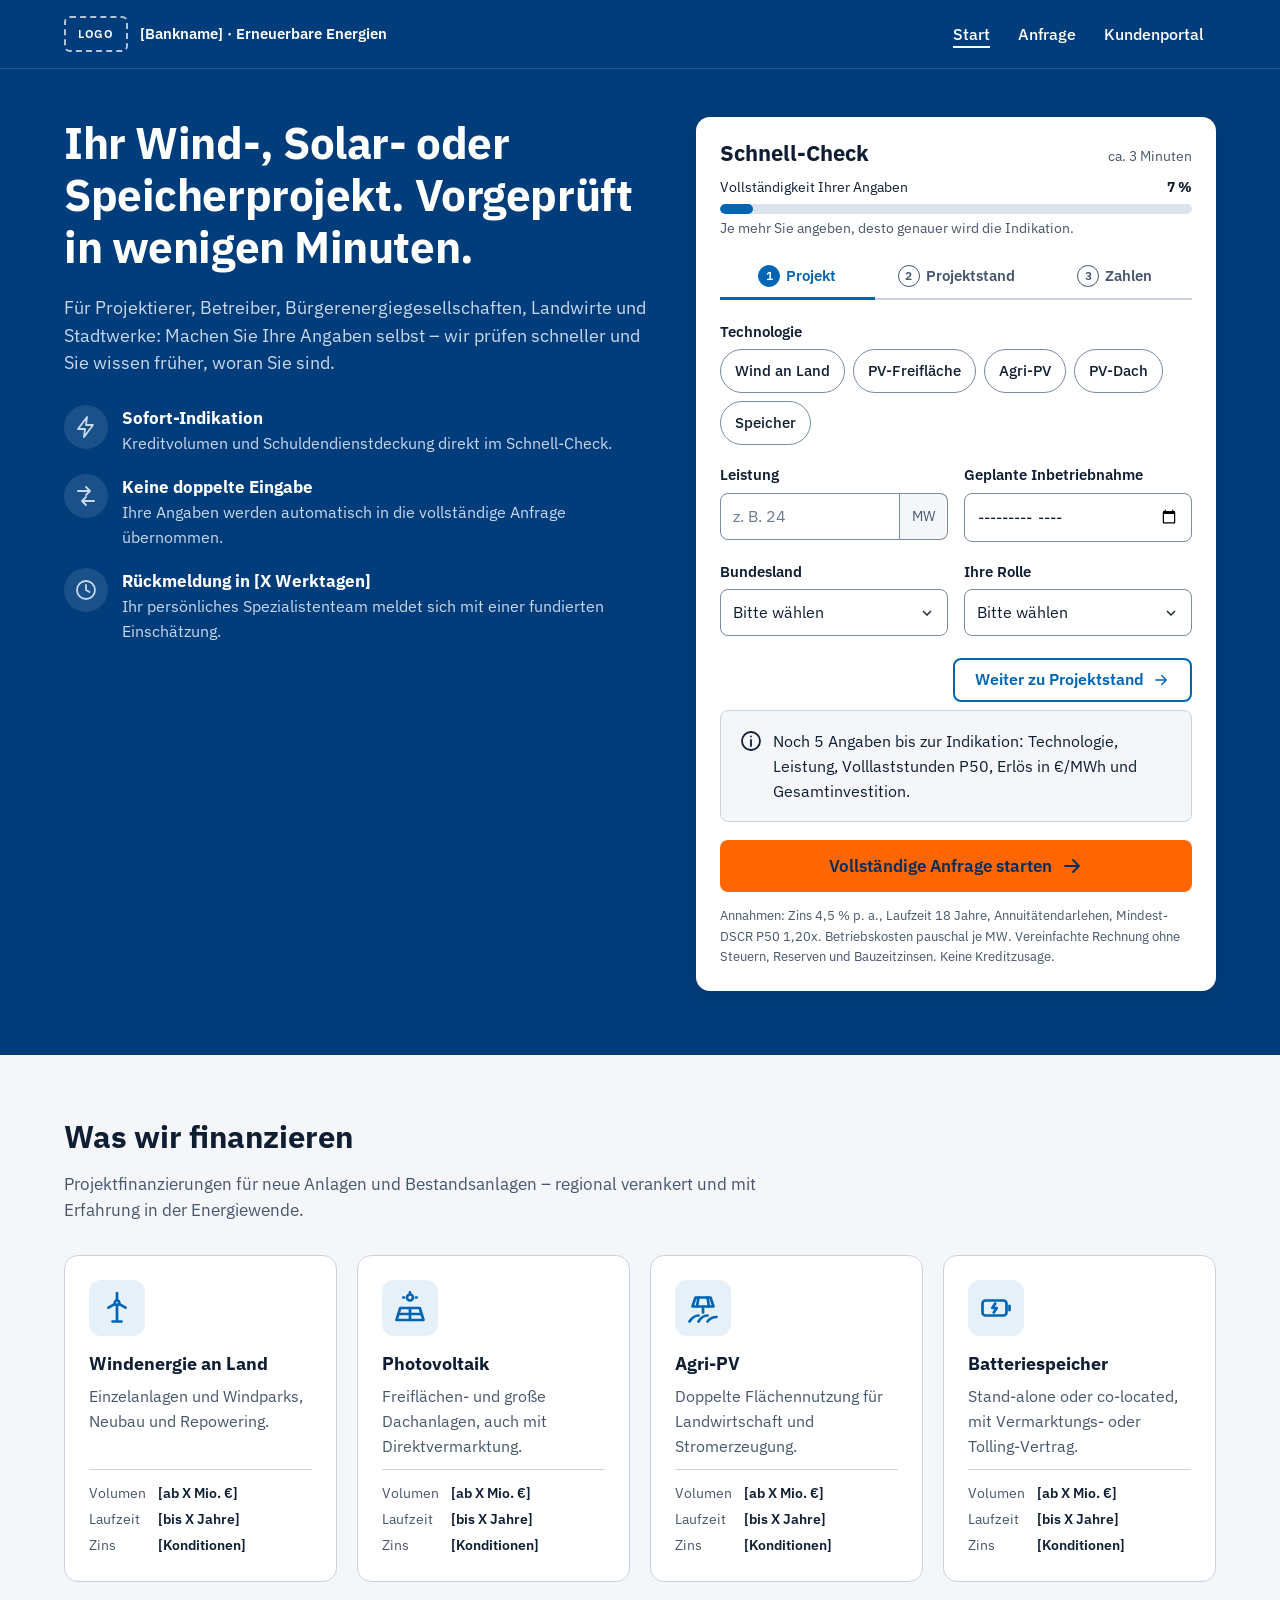
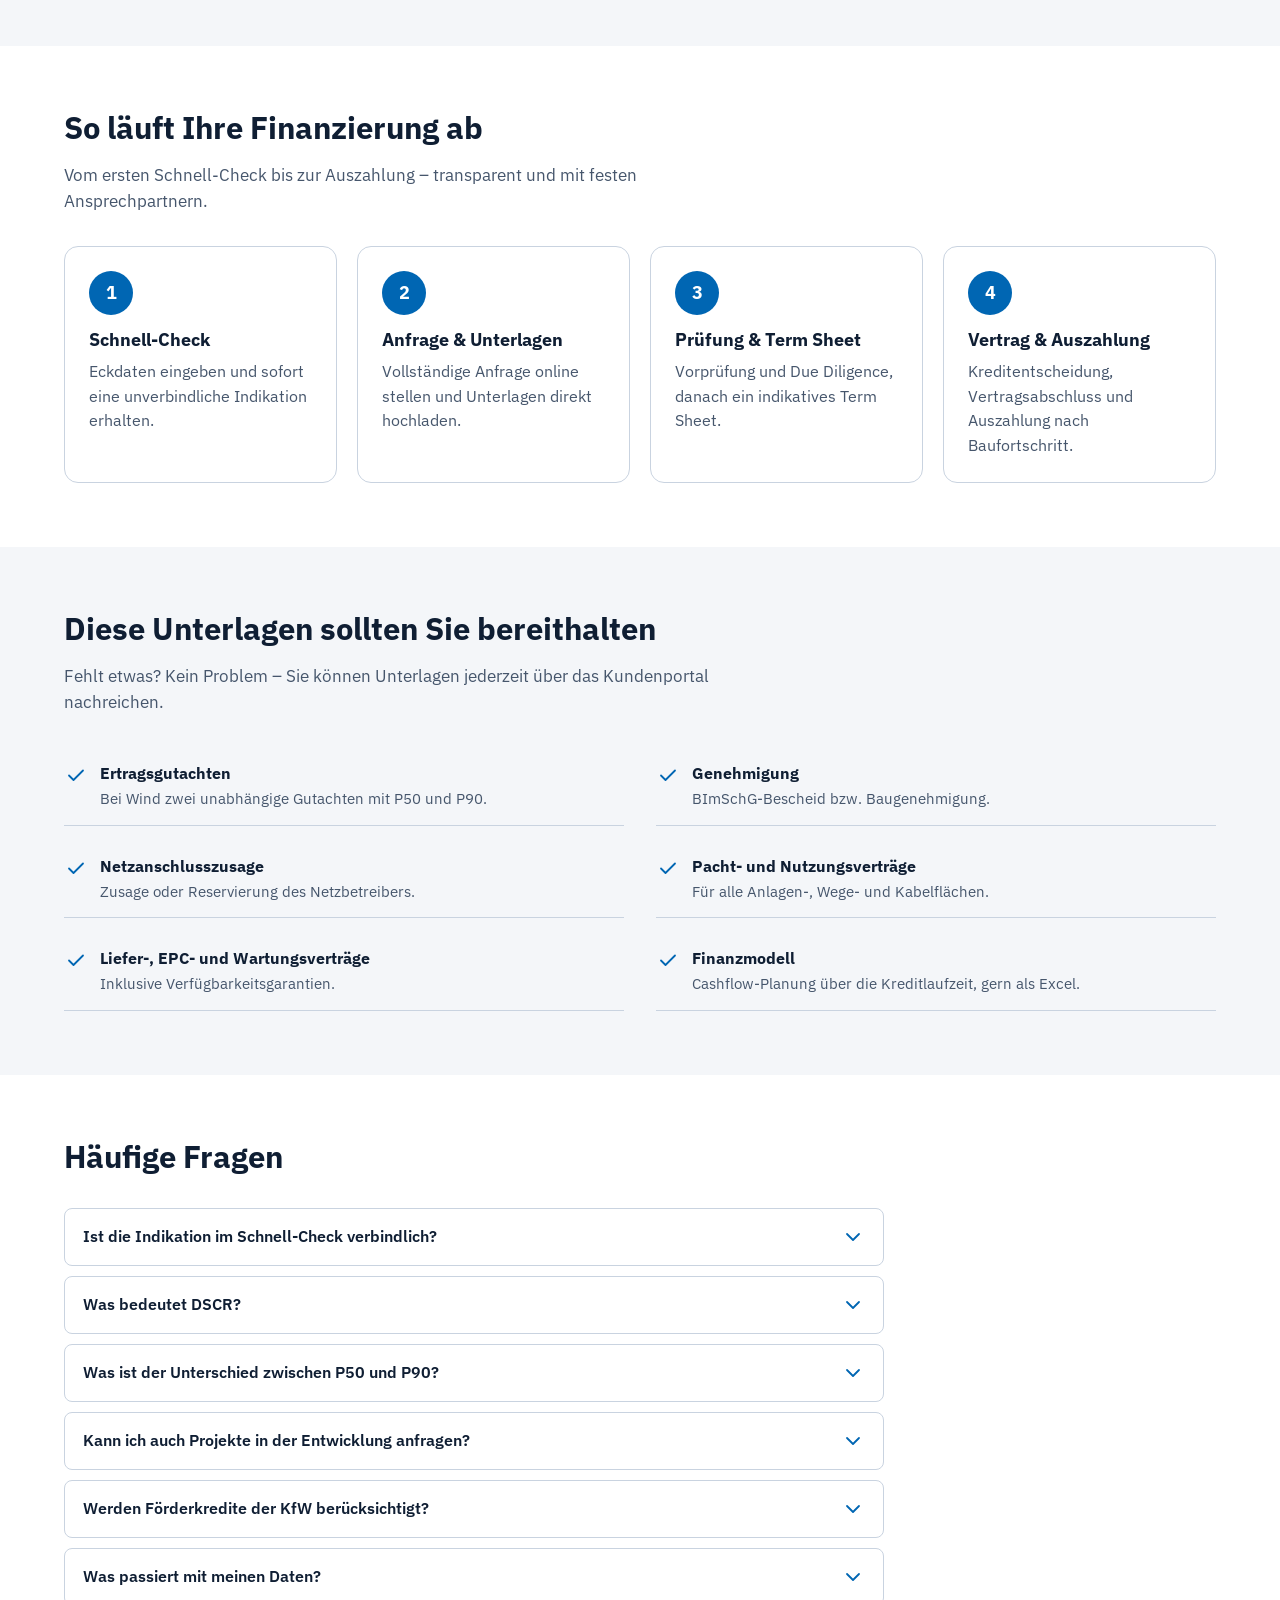
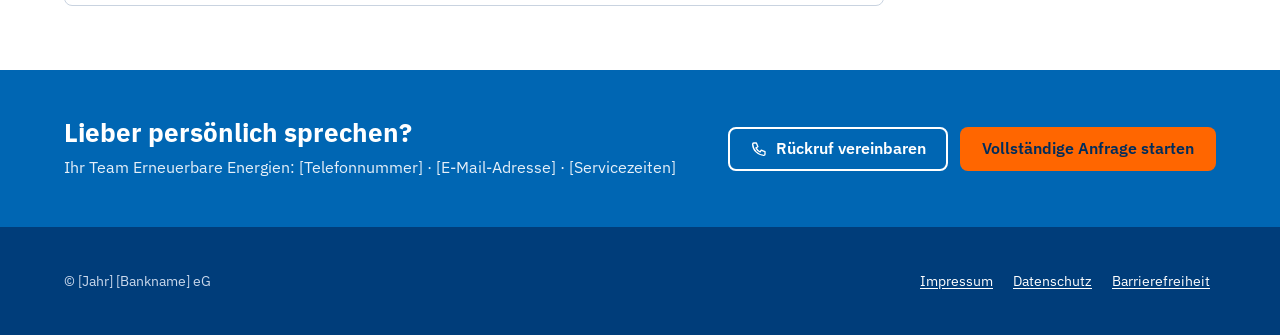
==== commit 5881afb4: "Standortgüte: Gütefaktor, Plausibilität, Abschläge und Standort-Ampel - Neue Eingaben: Gütefaktor, N" ====
--- a/index.html
+++ b/index.html
@@ -20,6 +20,7 @@
     <symbol id="i-pfeil" viewBox="0 0 24 24"><path d="M5 12h14M13 6l6 6-6 6"/></symbol>
     <symbol id="i-chevron" viewBox="0 0 24 24"><path d="M6 9l6 6 6-6"/></symbol>
     <symbol id="i-info" viewBox="0 0 24 24"><circle cx="12" cy="12" r="9"/><path d="M12 11v6M12 7.5v.01"/></symbol>
+    <symbol id="i-warn" viewBox="0 0 24 24"><path d="M12 3.5L21.5 20h-19z"/><path d="M12 10v4.5M12 17.5v.01"/></symbol>
     <symbol id="i-dokument" viewBox="0 0 24 24"><path d="M14 3H6.5A1.5 1.5 0 005 4.5v15A1.5 1.5 0 006.5 21h11a1.5 1.5 0 001.5-1.5V8z"/><path d="M14 3v5h5M8.5 13h7M8.5 17h5"/></symbol>
     <symbol id="i-wind" viewBox="0 0 24 24"><path d="M12 10v11M9 21h6"/><circle cx="12" cy="8.5" r="1.5"/><path d="M12 7V2M13.3 9.2l4.4 2.6M10.7 9.2l-4.4 2.6"/></symbol>
     <symbol id="i-sonne" viewBox="0 0 24 24"><path d="M3 20l2.5-8h13L21 20z"/><path d="M12 12v8M4.3 16h15.4"/><circle cx="12" cy="5" r="2"/><path d="M12 1.5v.5M16 5h.5M7.5 5H8"/></symbol>
@@ -209,6 +210,14 @@
                   </div>
                 </div>
               </div>
+              <div class="feld" id="sc-guete-feld" hidden>
+                <label for="sc-guete">Gütefaktor <span class="hinweis" style="display:inline">(optional)</span></label>
+                <div class="eingabe-gruppe" style="max-width:200px">
+                  <input class="eingabe" type="text" inputmode="decimal" id="sc-guete" name="guetefaktor" autocomplete="off" placeholder="z. B. 80" aria-describedby="sc-guete-hinweis">
+                  <span class="eingabe-gruppe__einheit">%</span>
+                </div>
+                <span class="hinweis" id="sc-guete-hinweis">Standortgüte laut Ertragsgutachten (EEG-Referenzertragsmodell).</span>
+              </div>
               <div class="feld-reihe">
                 <div class="feld">
                   <label for="sc-capex">Gesamtinvestition</label>
--- a/assets/styles.css
+++ b/assets/styles.css
@@ -289,6 +289,8 @@
 .urteil { display: grid; gap: 6px; }
 .urteil p { margin: 0; font-size: .95rem; }
 
+.ergebnis__hinweis { display: flex; gap: 8px; align-items: flex-start; margin: 12px 0 0; padding-top: 12px; border-top: 1px solid var(--linie); font-size: .9rem; color: var(--warn-text); }
+.ergebnis__hinweis .icon { margin-top: 2px; }
 .check__aktionen { display: grid; gap: 10px; margin-top: 18px; }
 .kleingedruckt { font-size: .8125rem; color: var(--text-gedaempft); margin: 14px 0 0; }
 
@@ -474,6 +476,10 @@
 .indikation__block { padding-top: 14px; margin-top: 14px; border-top: 1px solid var(--linie); }
 .indikation__block h3 { font-size: .95rem; margin-bottom: 8px; display: flex; justify-content: space-between; align-items: center; gap: 8px; }
 .offene-punkte { margin: 8px 0 0; padding-left: 20px; font-size: .9rem; }
+.standort { display: grid; gap: 12px; }
+.standort__kopf { display: flex; justify-content: space-between; align-items: center; gap: 8px; font-size: .9rem; font-weight: 600; }
+.standort .offene-punkte { margin-top: 4px; color: var(--text-gedaempft); }
+.schritt__unterkopf { font-size: 1.1rem; margin: 28px 0 14px; padding-top: 20px; border-top: 1px solid var(--linie); }
 .offene-punkte li { margin-bottom: 2px; }
 @media (max-width: 1180px) { .indikation { position: static; } }
 
